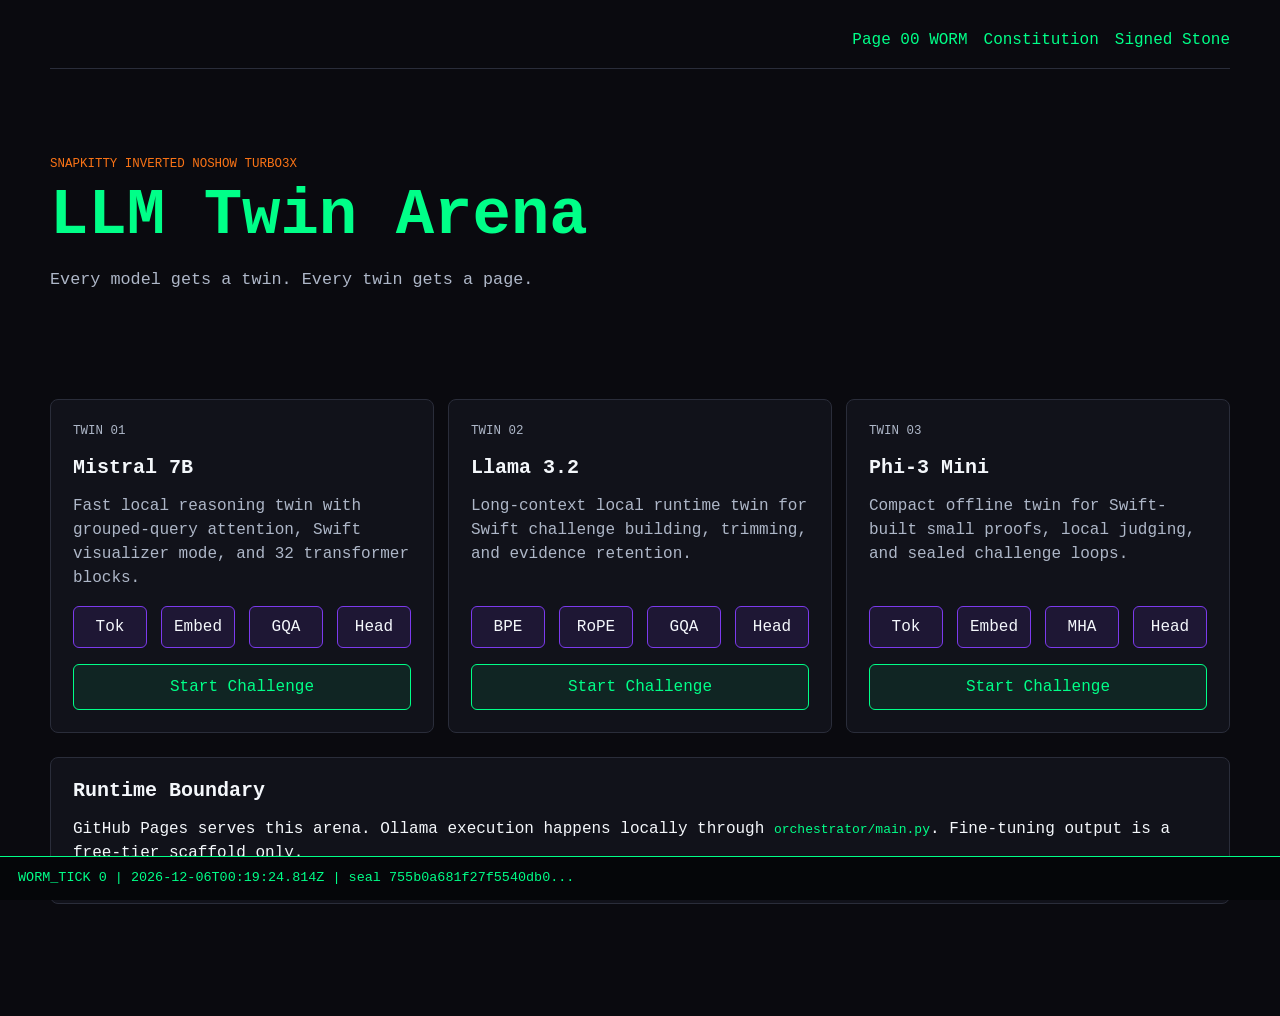
==== index.html @ 0e3843ee "feat: llm-twin-arena T[0]→T[10] — Stone 1 signed. WORM: 8343a4bebbfa33cdd5688dfc825fab292b3cd8cedadd" ====
<!doctype html>
<html lang="en">
  <head>
    <meta charset="utf-8">
    <meta name="viewport" content="width=device-width, initial-scale=1">
    <title>LLM Twin Arena</title>
    <link rel="stylesheet" href="styles.css">
  </head>
  <body data-page="arena">
    <main class="shell">
      <nav class="topline">
        <a href="page-00-worm.html">Page 00 WORM</a>
        <a href="CONSTITUTION.md">Constitution</a>
        <a href="SIGNED_BY.md">Signed Stone</a>
      </nav>
      <section class="hero lobby-hero">
        <p class="eyebrow">SnapKitty Inverted NoShow Turbo3X</p>
        <h1>LLM Twin Arena</h1>
        <p class="subtitle">Every model gets a twin. Every twin gets a page.</p>
      </section>
      <section class="grid twin-grid">
        <article class="card twin-card" data-twin-card="mistral">
          <p class="eyebrow">Twin 01</p>
          <h2>Mistral 7B</h2>
          <p>Fast local reasoning twin with grouped-query attention, Swift visualizer mode, and 32 transformer blocks.</p>
          <div class="mini-arch"><span>Tok</span><span>Embed</span><span>GQA</span><span>Head</span></div>
          <a class="button" href="twins/01-mistral/index.html">Start Challenge</a>
        </article>
        <article class="card twin-card" data-twin-card="llama">
          <p class="eyebrow">Twin 02</p>
          <h2>Llama 3.2</h2>
          <p>Long-context local runtime twin for Swift challenge building, trimming, and evidence retention.</p>
          <div class="mini-arch"><span>BPE</span><span>RoPE</span><span>GQA</span><span>Head</span></div>
          <a class="button" href="twins/02-llama/index.html">Start Challenge</a>
        </article>
        <article class="card twin-card" data-twin-card="phi">
          <p class="eyebrow">Twin 03</p>
          <h2>Phi-3 Mini</h2>
          <p>Compact offline twin for Swift-built small proofs, local judging, and sealed challenge loops.</p>
          <div class="mini-arch"><span>Tok</span><span>Embed</span><span>MHA</span><span>Head</span></div>
          <a class="button" href="twins/03-phi/index.html">Start Challenge</a>
        </article>
      </section>
      <section class="panel">
        <h2>Runtime Boundary</h2>
        <p>GitHub Pages serves this arena. Ollama execution happens locally through <code>orchestrator/main.py</code>. Fine-tuning output is a free-tier scaffold only.</p>
      </section>
    </main>
    <div id="worm-ticker" class="ticker">WORM loading...</div>
    <script src="worm.js"></script>
    <script src="arena.js"></script>
  </body>
</html>
---- styles.css ----
:root {
  color-scheme: dark;
  --bg: #0a0a0f;
  --panel: #11121a;
  --panel-2: #171826;
  --green: #00ff88;
  --orange: #f97316;
  --purple: #7c3aed;
  --text: #f4f7fb;
  --muted: #aeb7c8;
  --line: #2a2d3a;
}

* {
  box-sizing: border-box;
}

body {
  margin: 0;
  min-height: 100vh;
  background: var(--bg);
  color: var(--text);
  font-family: ui-monospace, SFMono-Regular, Consolas, "Liberation Mono", monospace;
  line-height: 1.5;
  padding-bottom: 64px;
}

a {
  color: var(--green);
  text-decoration: none;
}

code {
  color: var(--green);
}

.shell {
  width: min(1180px, calc(100% - 32px));
  margin: 0 auto;
  padding: 28px 0 48px;
}

.topline {
  display: flex;
  flex-wrap: wrap;
  gap: 16px;
  justify-content: flex-end;
  border-bottom: 1px solid var(--line);
  padding-bottom: 16px;
}

.hero {
  padding: 52px 0 32px;
}

.lobby-hero {
  min-height: 34vh;
  display: flex;
  flex-direction: column;
  justify-content: center;
}

.eyebrow {
  color: var(--orange);
  font-size: 0.78rem;
  text-transform: uppercase;
  letter-spacing: 0;
  margin: 0 0 10px;
}

h1,
h2 {
  letter-spacing: 0;
  line-height: 1.05;
  margin: 0;
}

h1 {
  font-size: clamp(2.6rem, 4rem, 4rem);
  color: var(--green);
}

h2 {
  font-size: 1.25rem;
}

.subtitle {
  color: var(--muted);
  font-size: 1.05rem;
  max-width: 780px;
}

.actions,
.grid,
.mini-arch {
  display: grid;
  gap: 14px;
}

.actions {
  grid-template-columns: repeat(auto-fit, minmax(170px, max-content));
  margin-top: 24px;
}

.grid {
  grid-template-columns: repeat(auto-fit, minmax(240px, 1fr));
  margin: 24px 0;
}

.three {
  grid-template-columns: repeat(auto-fit, minmax(220px, 1fr));
}

.card,
.panel {
  background: var(--panel);
  border: 1px solid var(--line);
  border-radius: 8px;
}

.card {
  min-height: 250px;
  padding: 22px;
  display: flex;
  flex-direction: column;
  gap: 16px;
}

.card p {
  color: var(--muted);
  margin: 0;
}

.panel {
  padding: 22px;
  margin-top: 24px;
}

.button {
  appearance: none;
  border: 1px solid var(--green);
  background: rgba(0, 255, 136, 0.08);
  color: var(--green);
  border-radius: 6px;
  min-height: 44px;
  padding: 10px 14px;
  cursor: pointer;
  font: inherit;
  display: inline-flex;
  align-items: center;
  justify-content: center;
}

.button:hover {
  border-color: var(--orange);
  color: var(--orange);
}

.mini-arch {
  grid-template-columns: repeat(4, 1fr);
  margin-top: auto;
}

.mini-arch span {
  border: 1px solid var(--purple);
  color: var(--text);
  min-height: 42px;
  display: grid;
  place-items: center;
  border-radius: 6px;
  background: rgba(124, 58, 237, 0.12);
}

.architecture {
  border: 1px solid var(--line);
  border-radius: 8px;
  background: var(--panel-2);
  padding: 16px;
}

.architecture svg {
  width: 100%;
  height: auto;
  display: block;
}

.architecture rect {
  fill: rgba(0, 255, 136, 0.08);
  stroke: var(--green);
  stroke-width: 2;
  rx: 8;
}

.architecture text {
  fill: var(--text);
  font-size: 16px;
  text-anchor: middle;
  dominant-baseline: middle;
}

.architecture path {
  stroke: var(--orange);
  stroke-width: 3;
}

.log {
  white-space: pre-wrap;
  overflow: auto;
  max-height: 360px;
  background: #07080c;
  border: 1px solid var(--line);
  border-radius: 8px;
  padding: 16px;
}

.ticker {
  position: fixed;
  left: 0;
  right: 0;
  bottom: 0;
  min-height: 44px;
  display: flex;
  align-items: center;
  padding: 10px 18px;
  background: #050609;
  border-top: 1px solid var(--green);
  color: var(--green);
  font-size: 0.84rem;
  z-index: 10;
}

@media (max-width: 720px) {
  .shell {
    width: min(100% - 20px, 1180px);
  }

  h1 {
    font-size: 2.35rem;
  }

  .actions {
    grid-template-columns: 1fr;
  }
}
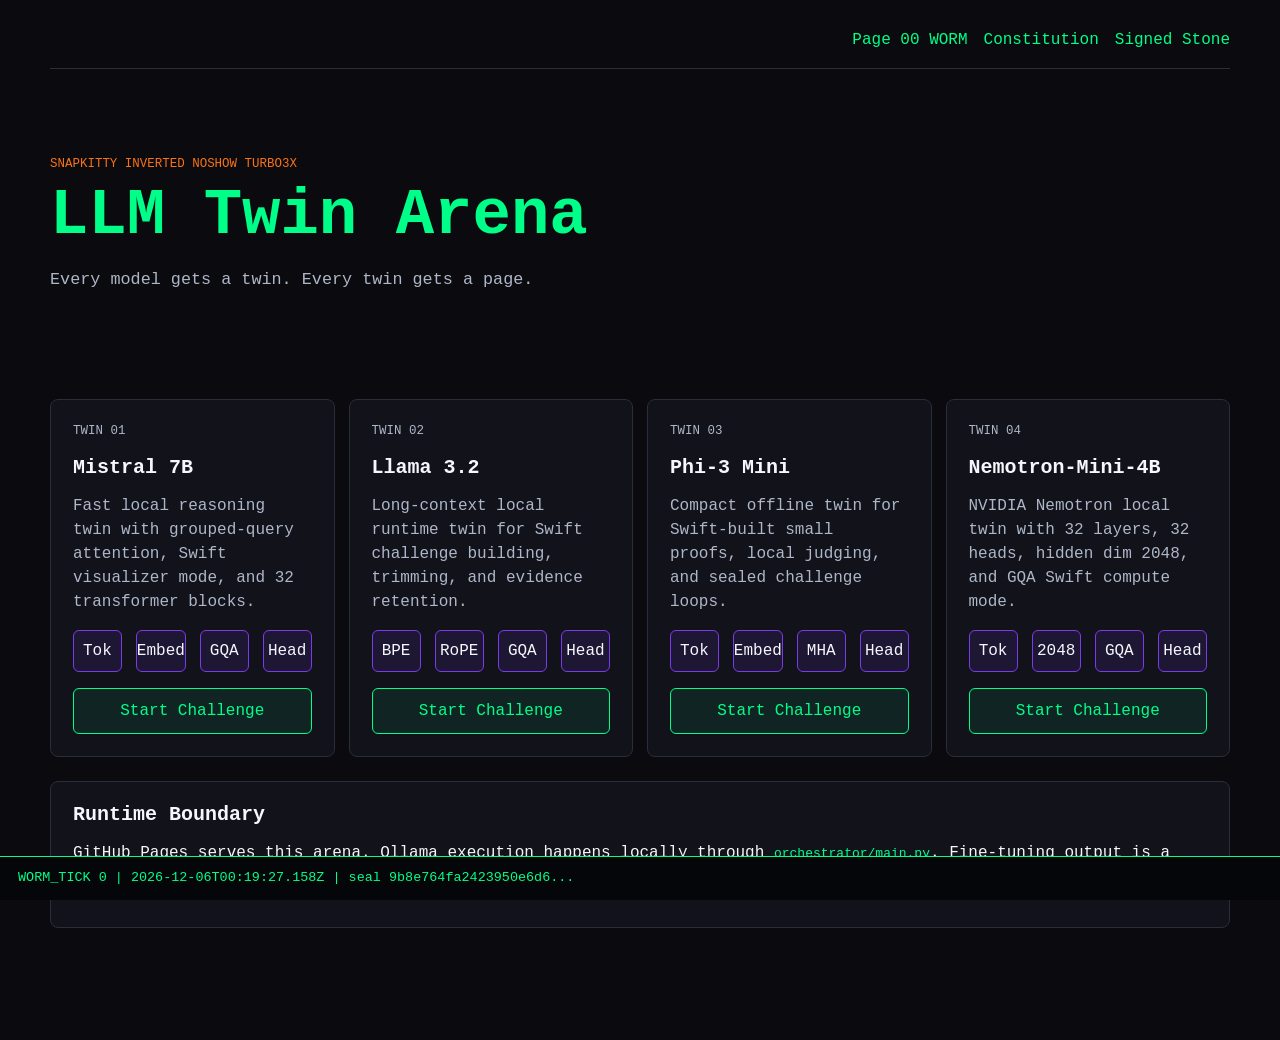
==== commit 85ed4cf1: "feat: T[11] Nemotron twin + Pages" ====
--- a/index.html
+++ b/index.html
@@ -40,6 +40,13 @@
           <div class="mini-arch"><span>Tok</span><span>Embed</span><span>MHA</span><span>Head</span></div>
           <a class="button" href="twins/03-phi/index.html">Start Challenge</a>
         </article>
+        <article class="card twin-card" data-twin-card="nemotron">
+          <p class="eyebrow">Twin 04</p>
+          <h2>Nemotron-Mini-4B</h2>
+          <p>NVIDIA Nemotron local twin with 32 layers, 32 heads, hidden dim 2048, and GQA Swift compute mode.</p>
+          <div class="mini-arch"><span>Tok</span><span>2048</span><span>GQA</span><span>Head</span></div>
+          <a class="button" href="twins/04-nemotron/index.html">Start Challenge</a>
+        </article>
       </section>
       <section class="panel">
         <h2>Runtime Boundary</h2>
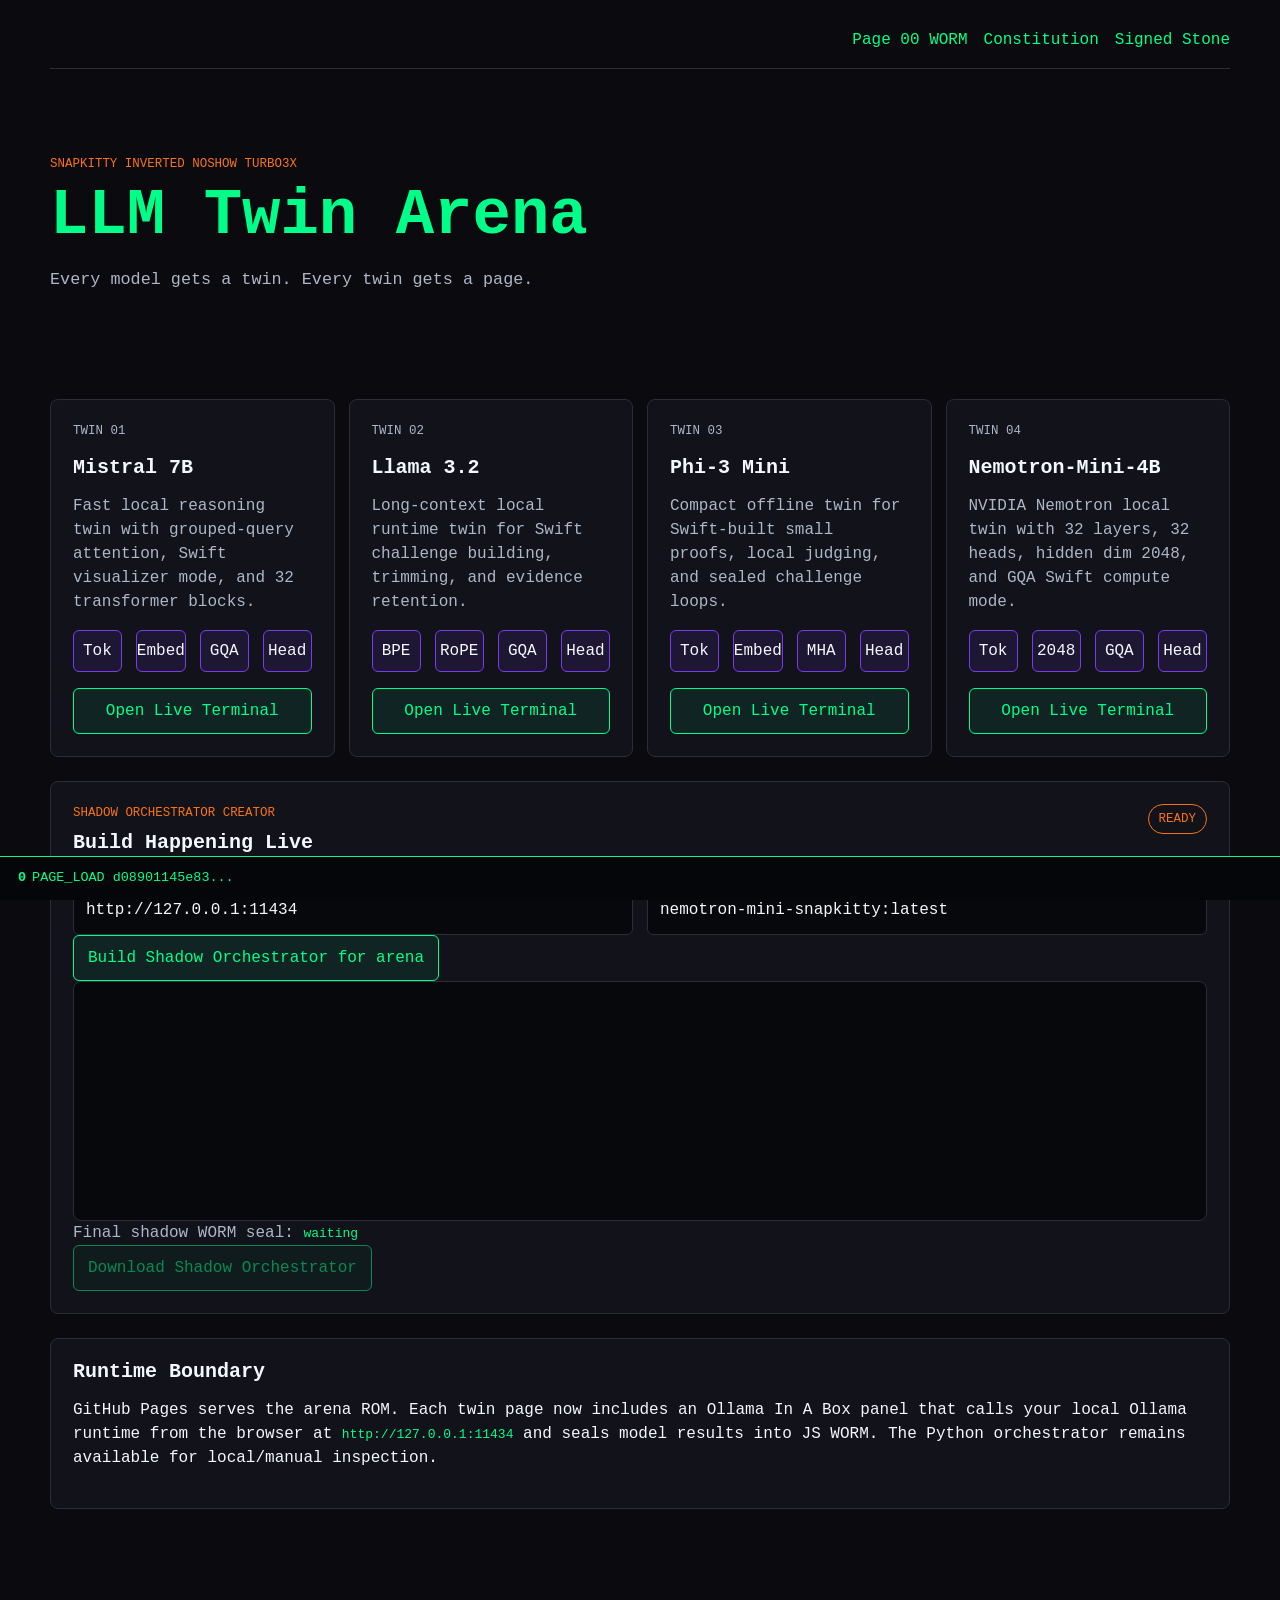
==== commit b64390b1: "feat: T[12] live Ollama streaming + shadow orchestrator creator" ====
--- a/index.html
+++ b/index.html
@@ -24,33 +24,33 @@
           <h2>Mistral 7B</h2>
           <p>Fast local reasoning twin with grouped-query attention, Swift visualizer mode, and 32 transformer blocks.</p>
           <div class="mini-arch"><span>Tok</span><span>Embed</span><span>GQA</span><span>Head</span></div>
-          <a class="button" href="twins/01-mistral/index.html">Start Challenge</a>
+          <a class="button" href="twins/01-mistral/index.html">Open Live Terminal</a>
         </article>
         <article class="card twin-card" data-twin-card="llama">
           <p class="eyebrow">Twin 02</p>
           <h2>Llama 3.2</h2>
           <p>Long-context local runtime twin for Swift challenge building, trimming, and evidence retention.</p>
           <div class="mini-arch"><span>BPE</span><span>RoPE</span><span>GQA</span><span>Head</span></div>
-          <a class="button" href="twins/02-llama/index.html">Start Challenge</a>
+          <a class="button" href="twins/02-llama/index.html">Open Live Terminal</a>
         </article>
         <article class="card twin-card" data-twin-card="phi">
           <p class="eyebrow">Twin 03</p>
           <h2>Phi-3 Mini</h2>
           <p>Compact offline twin for Swift-built small proofs, local judging, and sealed challenge loops.</p>
           <div class="mini-arch"><span>Tok</span><span>Embed</span><span>MHA</span><span>Head</span></div>
-          <a class="button" href="twins/03-phi/index.html">Start Challenge</a>
+          <a class="button" href="twins/03-phi/index.html">Open Live Terminal</a>
         </article>
         <article class="card twin-card" data-twin-card="nemotron">
           <p class="eyebrow">Twin 04</p>
           <h2>Nemotron-Mini-4B</h2>
           <p>NVIDIA Nemotron local twin with 32 layers, 32 heads, hidden dim 2048, and GQA Swift compute mode.</p>
           <div class="mini-arch"><span>Tok</span><span>2048</span><span>GQA</span><span>Head</span></div>
-          <a class="button" href="twins/04-nemotron/index.html">Start Challenge</a>
+          <a class="button" href="twins/04-nemotron/index.html">Open Live Terminal</a>
         </article>
       </section>
       <section class="panel">
         <h2>Runtime Boundary</h2>
-        <p>GitHub Pages serves this arena. Ollama execution happens locally through <code>orchestrator/main.py</code>. Fine-tuning output is a free-tier scaffold only.</p>
+        <p>GitHub Pages serves the arena ROM. Each twin page now includes an Ollama In A Box panel that calls your local Ollama runtime from the browser at <code>http://127.0.0.1:11434</code> and seals model results into JS WORM. The Python orchestrator remains available for local/manual inspection.</p>
       </section>
     </main>
     <div id="worm-ticker" class="ticker">WORM loading...</div>
--- a/styles.css
+++ b/styles.css
@@ -213,6 +213,92 @@
   padding: 16px;
 }
 
+.ollama-box {
+  display: grid;
+  gap: 16px;
+}
+
+.box-head {
+  display: flex;
+  justify-content: space-between;
+  gap: 16px;
+  align-items: start;
+}
+
+.runtime-pill {
+  border: 1px solid var(--orange);
+  border-radius: 999px;
+  color: var(--orange);
+  padding: 5px 10px;
+  font-size: 0.78rem;
+  text-transform: uppercase;
+}
+
+.runtime-pill[data-state="online"] {
+  border-color: var(--green);
+  color: var(--green);
+}
+
+.runtime-pill[data-state="complete"] {
+  border-color: var(--purple);
+  color: var(--purple);
+}
+
+.runtime-grid {
+  display: grid;
+  grid-template-columns: repeat(auto-fit, minmax(220px, 1fr));
+  gap: 14px;
+}
+
+label {
+  display: grid;
+  gap: 8px;
+  color: var(--muted);
+}
+
+input,
+textarea {
+  width: 100%;
+  border: 1px solid var(--line);
+  border-radius: 6px;
+  background: #07080c;
+  color: var(--text);
+  font: inherit;
+  padding: 12px;
+}
+
+textarea {
+  min-height: 138px;
+  resize: vertical;
+}
+
+.challenge-strip {
+  display: flex;
+  flex-wrap: wrap;
+  gap: 10px;
+}
+
+.mini-button {
+  min-height: 36px;
+  padding: 8px 10px;
+  font-size: 0.82rem;
+}
+
+.live-output {
+  min-height: 240px;
+}
+
+.seal-line {
+  color: var(--muted);
+  margin: 0;
+  overflow-wrap: anywhere;
+}
+
+button:disabled {
+  cursor: not-allowed;
+  opacity: 0.5;
+}
+
 .ticker {
   position: fixed;
   left: 0;
@@ -227,6 +313,33 @@
   color: var(--green);
   font-size: 0.84rem;
   z-index: 10;
+  gap: 14px;
+  overflow-x: auto;
+  white-space: nowrap;
+}
+
+.ticker span {
+  display: inline-flex;
+  gap: 6px;
+  align-items: center;
+}
+
+.ticker.pulse {
+  animation: wormPulse 360ms ease-out;
+}
+
+@keyframes wormPulse {
+  0% {
+    box-shadow: 0 -1px 0 var(--green), 0 0 0 rgba(0, 255, 136, 0);
+  }
+
+  50% {
+    box-shadow: 0 -1px 0 var(--green), 0 0 24px rgba(0, 255, 136, 0.35);
+  }
+
+  100% {
+    box-shadow: 0 -1px 0 var(--green), 0 0 0 rgba(0, 255, 136, 0);
+  }
 }
 
 @media (max-width: 720px) {
@@ -242,4 +355,3 @@
     grid-template-columns: 1fr;
   }
 }
-
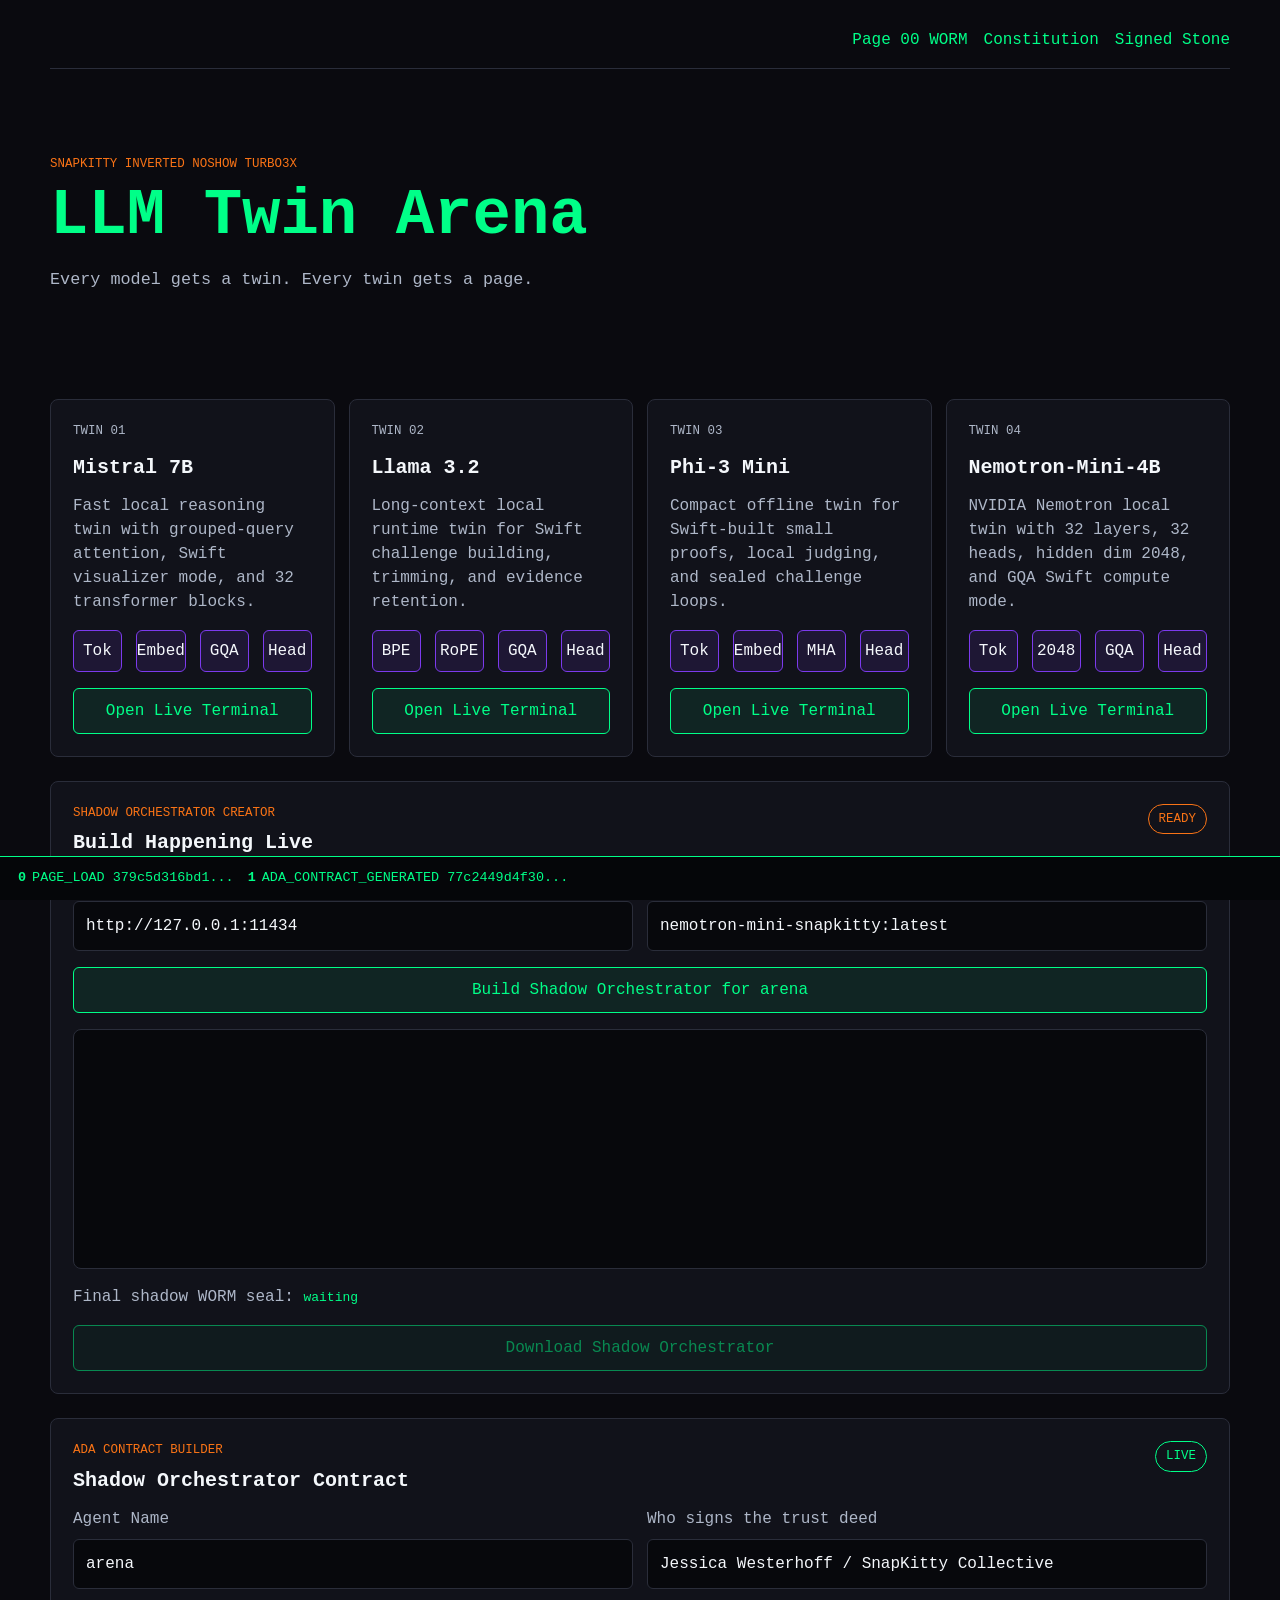
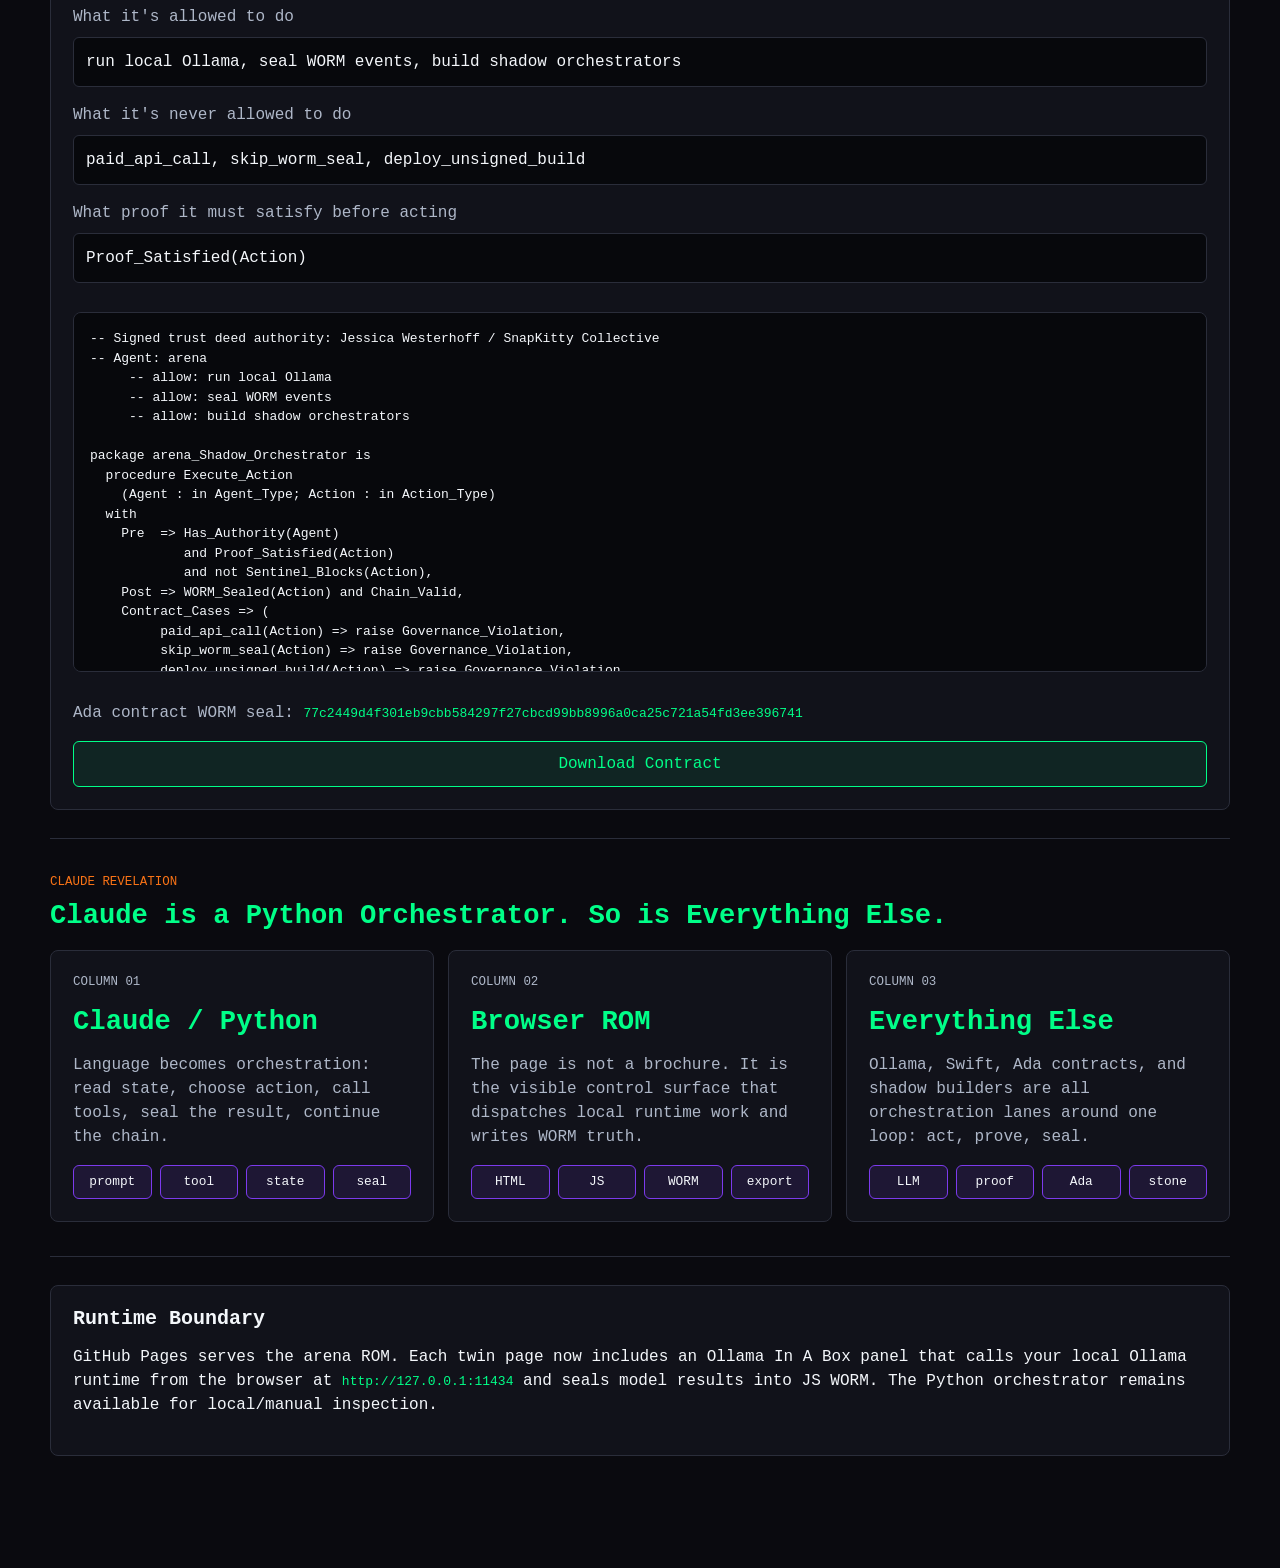
==== commit 9da362ff: "feat: T[13] Ada contracts + Claude revelation" ====
--- a/index.html
+++ b/index.html
@@ -48,6 +48,32 @@
           <a class="button" href="twins/04-nemotron/index.html">Open Live Terminal</a>
         </article>
       </section>
+      <section class="revelation-panel">
+        <div>
+          <p class="eyebrow">Claude Revelation</p>
+          <h2>Claude is a Python Orchestrator. So is Everything Else.</h2>
+        </div>
+        <div class="revelation-grid">
+          <article class="card">
+            <p class="eyebrow">Column 01</p>
+            <h2>Claude / Python</h2>
+            <p>Language becomes orchestration: read state, choose action, call tools, seal the result, continue the chain.</p>
+            <div class="flow-line"><span>prompt</span><span>tool</span><span>state</span><span>seal</span></div>
+          </article>
+          <article class="card">
+            <p class="eyebrow">Column 02</p>
+            <h2>Browser ROM</h2>
+            <p>The page is not a brochure. It is the visible control surface that dispatches local runtime work and writes WORM truth.</p>
+            <div class="flow-line"><span>HTML</span><span>JS</span><span>WORM</span><span>export</span></div>
+          </article>
+          <article class="card">
+            <p class="eyebrow">Column 03</p>
+            <h2>Everything Else</h2>
+            <p>Ollama, Swift, Ada contracts, and shadow builders are all orchestration lanes around one loop: act, prove, seal.</p>
+            <div class="flow-line"><span>LLM</span><span>proof</span><span>Ada</span><span>stone</span></div>
+          </article>
+        </div>
+      </section>
       <section class="panel">
         <h2>Runtime Boundary</h2>
         <p>GitHub Pages serves the arena ROM. Each twin page now includes an Ollama In A Box panel that calls your local Ollama runtime from the browser at <code>http://127.0.0.1:11434</code> and seals model results into JS WORM. The Python orchestrator remains available for local/manual inspection.</p>
--- a/styles.css
+++ b/styles.css
@@ -136,6 +136,46 @@
   margin-top: 24px;
 }
 
+.revelation-panel {
+  border-top: 1px solid var(--line);
+  border-bottom: 1px solid var(--line);
+  padding: 34px 0;
+  margin: 28px 0;
+}
+
+.revelation-panel > div:first-child {
+  margin-bottom: 20px;
+}
+
+.revelation-panel h2 {
+  color: var(--green);
+  font-size: 1.7rem;
+}
+
+.revelation-grid {
+  display: grid;
+  grid-template-columns: repeat(auto-fit, minmax(240px, 1fr));
+  gap: 14px;
+}
+
+.flow-line {
+  display: grid;
+  grid-template-columns: repeat(4, minmax(0, 1fr));
+  gap: 8px;
+  margin-top: auto;
+}
+
+.flow-line span {
+  border: 1px solid var(--purple);
+  border-radius: 6px;
+  min-height: 34px;
+  display: grid;
+  place-items: center;
+  color: var(--text);
+  background: rgba(124, 58, 237, 0.12);
+  font-size: 0.8rem;
+}
+
 .button {
   appearance: none;
   border: 1px solid var(--green);
@@ -214,6 +254,12 @@
 }
 
 .ollama-box {
+  display: grid;
+  gap: 16px;
+}
+
+.ada-box,
+.shadow-box {
   display: grid;
   gap: 16px;
 }
